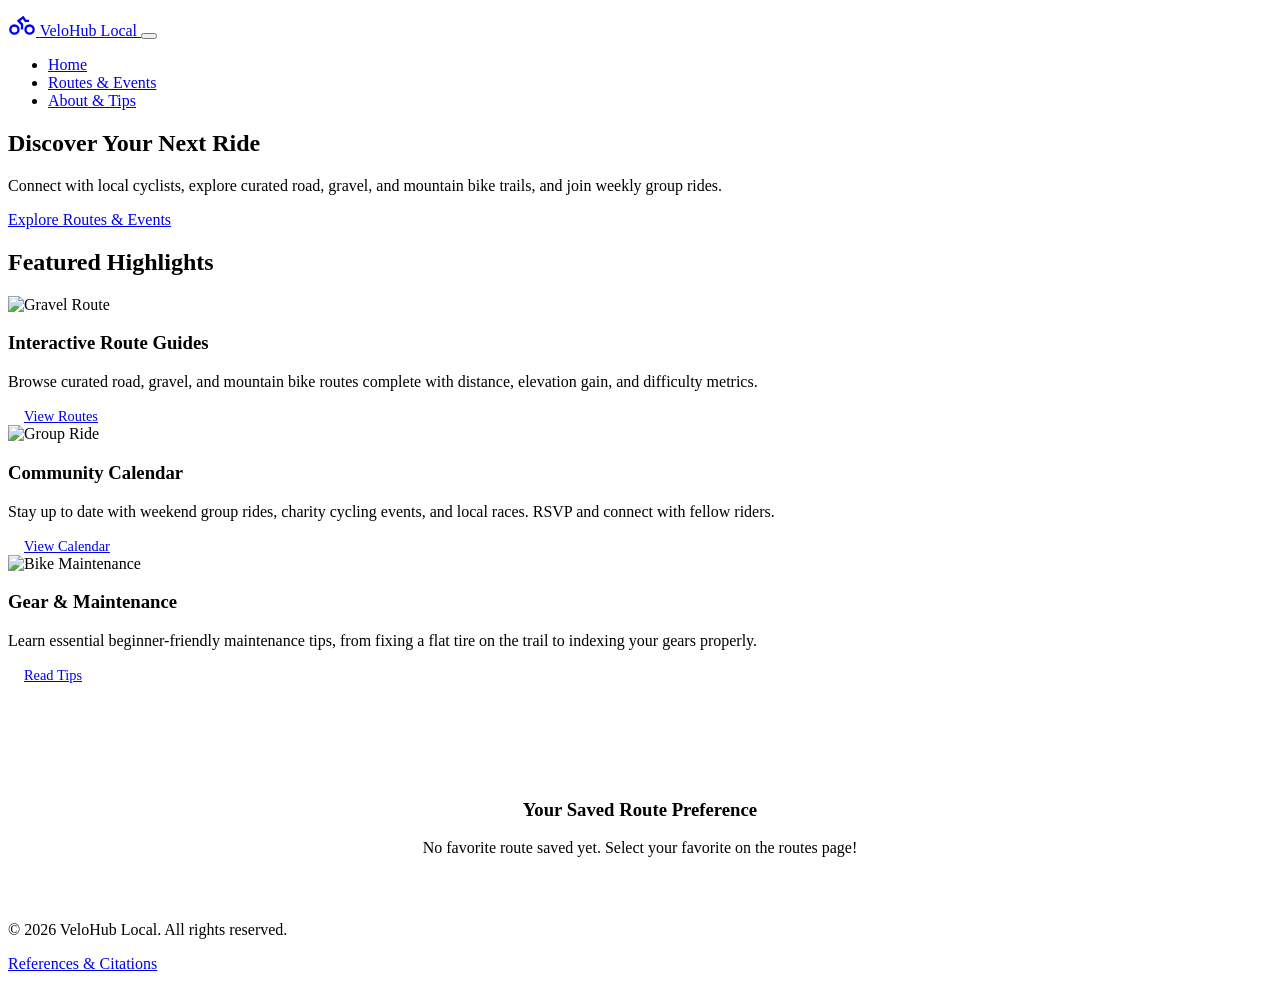
==== project/index.html @ a64c7e00 "index/home page for the project" ====
<!DOCTYPE html>
<html lang="en">

<head>
    <meta charset="UTF-8">
    <meta name="viewport" content="width=device-width, initial-scale=1.0">
    <title>VeloHub Local - Local Cycling Community & Route Hub</title>
    <link rel="preconnect" href="https://fonts.googleapis.com">
    <link rel="preconnect" href="https://fonts.gstatic.com" crossorigin>
    <link
        href="https://fonts.googleapis.com/css2?family=Montserrat:wght@400;600;700&family=Space+Mono:wght@400;700&display=swap"
        rel="stylesheet">
    <!-- Linked Home Page Specific CSS -->
    <link rel="stylesheet" href="index.css">
</head>

<body>

    <header>
        <div class="header-container">
            <a href="index.html" class="logo-area">
                <svg width="28" height="28" viewBox="0 0 24 24" fill="none" stroke="currentColor" stroke-width="2">
                    <circle cx="5.5" cy="18.5" r="3.5"></circle>
                    <circle cx="18.5" cy="18.5" r="3.5"></circle>
                    <path d="M12 18.5V14l-3-3 4-3 2 3h3"></path>
                </svg>
                <span class="logo-text">VeloHub Local</span>
            </a>
            <button class="hamburger" id="hamburger-btn" aria-label="Toggle navigation menu">
                <span></span>
                <span></span>
                <span></span>
            </button>
            <nav>
                <ul id="nav-menu">
                    <li><a href="index.html" class="active">Home</a></li>
                    <li><a href="routes.html">Routes & Events</a></li>
                    <li><a href="about.html">About & Tips</a></li>
                </ul>
            </nav>
        </div>
    </header>

    <main>
        <section class="hero">
            <div class="hero-content">
                <h1>Discover Your Next Ride</h1>
                <p>Connect with local cyclists, explore curated road, gravel, and mountain bike trails, and join weekly
                    group rides.</p>
                <a href="routes.html" class="btn">Explore Routes & Events</a>
            </div>
        </section>

        <div class="container">
            <h2 class="section-title">Featured Highlights</h2>
            <div class="grid-3">
                <div class="card">
                    <img src="https://images.unsplash.com/photo-1517649763962-0c623266cf20?auto=format&fit=crop&w=600&q=80"
                        alt="Gravel Route" loading="lazy">
                    <div class="card-body">
                        <h3>Interactive Route Guides</h3>
                        <p>Browse curated road, gravel, and mountain bike routes complete with distance, elevation gain,
                            and difficulty metrics.</p>
                        <a href="routes.html" class="btn" style="padding: 0.5rem 1rem; font-size: 0.9rem;">View
                            Routes</a>
                    </div>
                </div>

                <div class="card">
                    <img src="https://images.unsplash.com/photo-1505705629583-0971b7f03d5f?auto=format&fit=crop&w=600&q=80"
                        alt="Group Ride" loading="lazy">
                    <div class="card-body">
                        <h3>Community Calendar</h3>
                        <p>Stay up to date with weekend group rides, charity cycling events, and local races. RSVP and
                            connect with fellow riders.</p>
                        <a href="routes.html#calendar" class="btn" style="padding: 0.5rem 1rem; font-size: 0.9rem;">View
                            Calendar</a>
                    </div>
                </div>

                <div class="card">
                    <img src="https://images.unsplash.com/photo-1485965120184-e220f721d03e?auto=format&fit=crop&w=600&q=80"
                        alt="Bike Maintenance" loading="lazy">
                    <div class="card-body">
                        <h3>Gear & Maintenance</h3>
                        <p>Learn essential beginner-friendly maintenance tips, from fixing a flat tire on the trail to
                            indexing your gears properly.</p>
                        <a href="about.html" class="btn" style="padding: 0.5rem 1rem; font-size: 0.9rem;">Read Tips</a>
                    </div>
                </div>
            </div>

            <!-- Saved Route Display -->
            <div
                style="margin-top: 4rem; background: #FFFFFF; padding: 2rem; border-radius: 8px; box-shadow: var(--shadow); border: 1px solid var(--border-color); text-align: center;">
                <h3>Your Saved Route Preference</h3>
                <p id="saved-preference-display">No favorite route saved yet. Select your favorite on the routes page!
                </p>
                <div id="dynamic-greeting"
                    style="font-family: 'Space Mono', monospace; color: var(--secondary); font-weight: 700; margin-top: 1rem;">
                </div>
            </div>
        </div>
    </main>

    <footer>
        <div class="footer-container">
            <p>&copy; 2026 VeloHub Local. All rights reserved.</p>
            <p><a href="references.html">References & Citations</a></p>
        </div>
    </footer>

    <script src="script.js" defer></script>
</body>

</html>
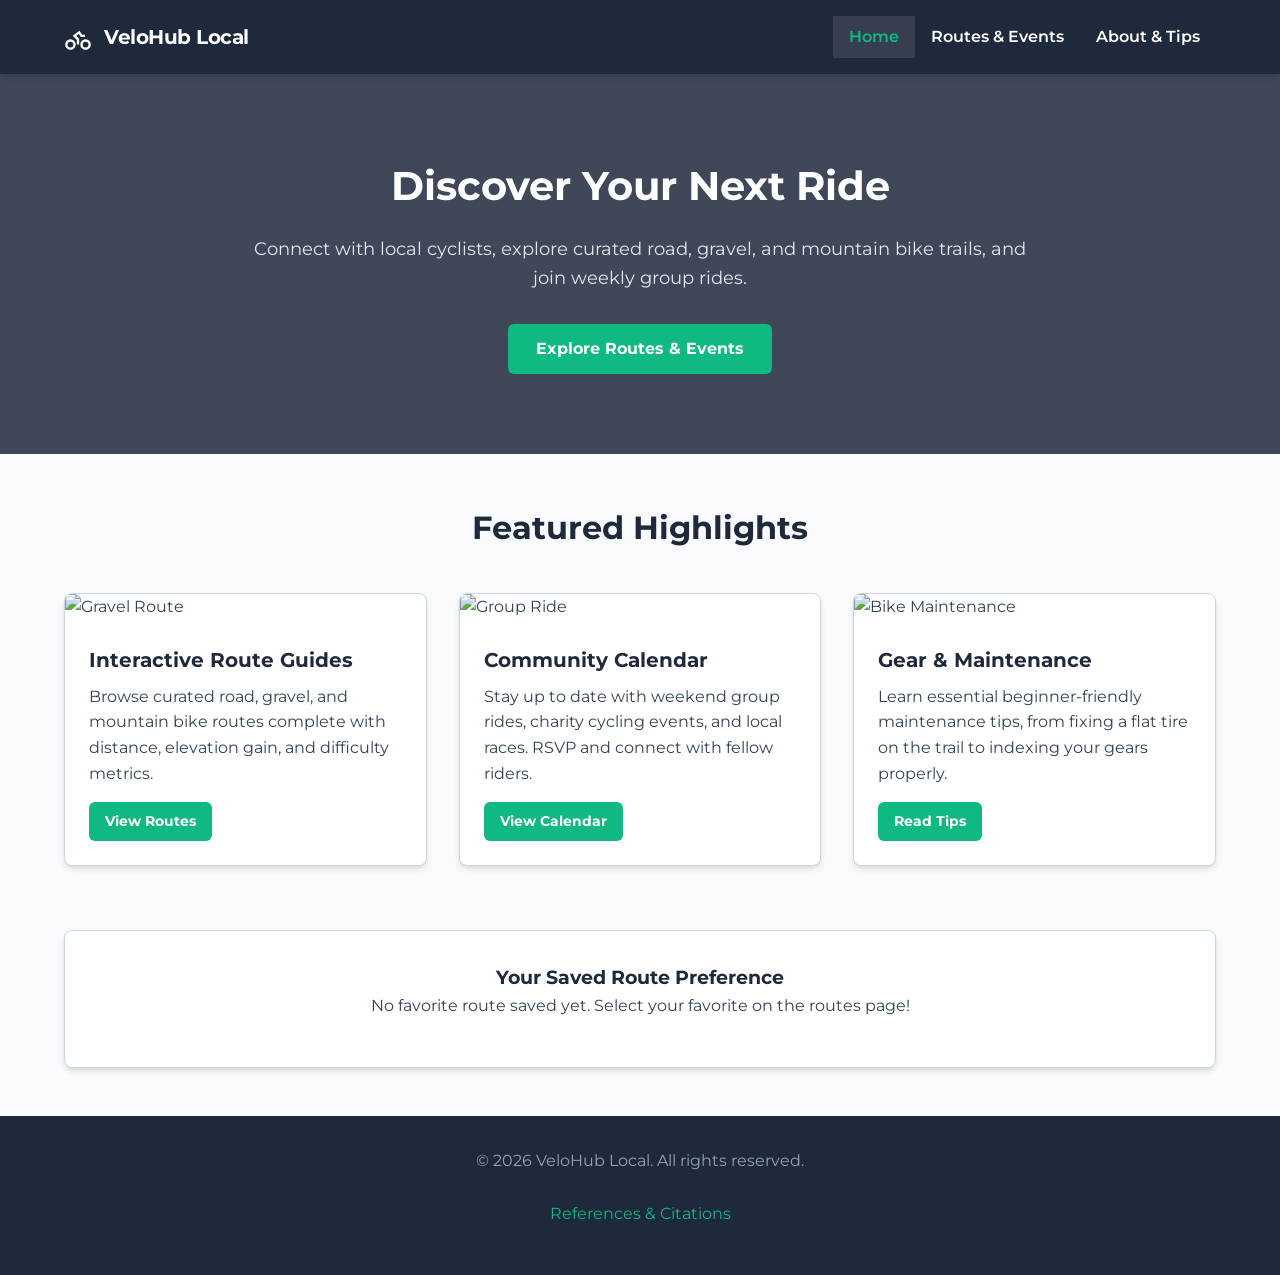
==== commit 599c4e64: "routes.html page created" ====
--- a/project/index.html
+++ b/project/index.html
@@ -11,7 +11,7 @@
         href="https://fonts.googleapis.com/css2?family=Montserrat:wght@400;600;700&family=Space+Mono:wght@400;700&display=swap"
         rel="stylesheet">
     <!-- Linked Home Page Specific CSS -->
-    <link rel="stylesheet" href="index.css">
+    <link rel="stylesheet" href="styles/index.css" />
 </head>
 
 <body>
--- a/project/styles/index.css
+++ b/project/styles/index.css
@@ -0,0 +1,260 @@
+/* ==========================================
+   VeloHub Local - Home Page Stylesheet
+   ========================================== */
+
+:root {
+    --primary: #1E293B;
+    --secondary: #10B981;
+    --secondary-hover: #059669;
+    --accent: #F8FAFC;
+    --text-dark: #334155;
+    --text-light: #64748B;
+    --border-color: #CBD5E1;
+    --card-bg: #FFFFFF;
+    --shadow: 0 4px 6px -1px rgba(0, 0, 0, 0.1), 0 2px 4px -1px rgba(0, 0, 0, 0.06);
+    --transition: all 0.3s ease;
+}
+
+* {
+    box-sizing: border-box;
+    margin: 0;
+    padding: 0;
+}
+
+body {
+    font-family: 'Montserrat', sans-serif, system-ui;
+    background-color: var(--accent);
+    color: var(--text-dark);
+    line-height: 1.6;
+    display: flex;
+    flex-direction: column;
+    min-height: 100vh;
+}
+
+main {
+    flex: 1;
+}
+
+h1, h2, h3, h4 {
+    color: var(--primary);
+    font-weight: 700;
+}
+
+p {
+    margin-bottom: 1rem;
+}
+
+/* Header & Navigation */
+header {
+    background-color: var(--primary);
+    color: #FFFFFF;
+    position: sticky;
+    top: 0;
+    z-index: 1000;
+    box-shadow: var(--shadow);
+}
+
+.header-container {
+    max-width: 1200px;
+    margin: 0 auto;
+    padding: 1rem 1.5rem;
+    display: flex;
+    justify-content: space-between;
+    align-items: center;
+    position: relative;
+}
+
+.logo-area {
+    display: flex;
+    align-items: center;
+    gap: 0.75rem;
+    text-decoration: none;
+    color: #FFFFFF;
+}
+
+.logo-text {
+    font-size: 1.25rem;
+    font-weight: 700;
+    letter-spacing: -0.5px;
+}
+
+.hamburger {
+    background: none;
+    border: none;
+    color: #FFFFFF;
+    font-size: 1.75rem;
+    cursor: pointer;
+    display: flex;
+    flex-direction: column;
+    gap: 5px;
+    padding: 5px;
+    z-index: 1001;
+}
+
+.hamburger span {
+    display: block;
+    width: 28px;
+    height: 3px;
+    background-color: #FFFFFF;
+    border-radius: 2px;
+    transition: var(--transition);
+}
+
+nav ul {
+    list-style: none;
+    display: none;
+    flex-direction: column;
+    background-color: var(--primary);
+    position: absolute;
+    top: 100%;
+    left: 0;
+    width: 100%;
+    box-shadow: 0 10px 15px -3px rgba(0,0,0,0.3);
+    padding: 1rem 0;
+}
+
+nav ul.open {
+    display: flex;
+}
+
+nav ul li a {
+    display: block;
+    padding: 0.75rem 1.5rem;
+    color: #FFFFFF;
+    text-decoration: none;
+    font-weight: 600;
+    transition: var(--transition);
+}
+
+nav ul li a:hover, nav ul li a.active {
+    background-color: rgba(255, 255, 255, 0.1);
+    color: var(--secondary);
+}
+
+/* Hero Section */
+.hero {
+    background: linear-gradient(rgba(30, 41, 59, 0.85), rgba(30, 41, 59, 0.85)), url('https://images.unsplash.com/photo-1544197150-b99a580bb7a8?auto=format&fit=crop&w=1600&q=80') no-repeat center center/cover;
+    color: #FFFFFF;
+    padding: 5rem 1.5rem;
+    text-align: center;
+}
+
+.hero-content {
+    max-width: 800px;
+    margin: 0 auto;
+}
+
+.hero h1 {
+    font-size: 2.5rem;
+    color: #FFFFFF;
+    margin-bottom: 1rem;
+}
+
+.hero p {
+    font-size: 1.15rem;
+    color: #E2E8F0;
+    margin-bottom: 2rem;
+}
+
+.btn {
+    display: inline-block;
+    background-color: var(--secondary);
+    color: #FFFFFF;
+    padding: 0.75rem 1.75rem;
+    border-radius: 6px;
+    text-decoration: none;
+    font-weight: 700;
+    transition: var(--transition);
+    border: none;
+    cursor: pointer;
+}
+
+.btn:hover {
+    background-color: var(--secondary-hover);
+    transform: translateY(-2px);
+}
+
+/* Cards & Layout */
+.container {
+    max-width: 1200px;
+    margin: 0 auto;
+    padding: 3rem 1.5rem;
+}
+
+.section-title {
+    text-align: center;
+    margin-bottom: 2.5rem;
+    font-size: 2rem;
+}
+
+.grid-3 {
+    display: grid;
+    grid-template-columns: 1fr;
+    gap: 2rem;
+}
+
+.card {
+    background-color: var(--card-bg);
+    border-radius: 8px;
+    overflow: hidden;
+    box-shadow: var(--shadow);
+    transition: var(--transition);
+    border: 1px solid var(--border-color);
+}
+
+.card:hover {
+    transform: translateY(-4px);
+    box-shadow: 0 10px 15px -3px rgba(0, 0, 0, 0.1);
+}
+
+.card img {
+    width: 100%;
+    height: 200px;
+    object-fit: cover;
+}
+
+.card-body {
+    padding: 1.5rem;
+}
+
+.card-body h3 {
+    margin-bottom: 0.5rem;
+    font-size: 1.25rem;
+}
+
+/* Footer */
+footer {
+    background-color: var(--primary);
+    color: #94A3B8;
+    text-align: center;
+    padding: 2rem 1.5rem;
+    margin-top: auto;
+}
+
+footer a {
+    color: var(--secondary);
+    text-decoration: none;
+}
+
+footer a:hover {
+    text-decoration: underline;
+}
+
+.footer-container {
+    max-width: 1200px;
+    margin: 0 auto;
+    display: flex;
+    flex-direction: column;
+    gap: 0.75rem;
+}
+
+/* Responsive Media Queries */
+@media (min-width: 700px) {
+    .hamburger { display: none; }
+    nav ul { display: flex !important; position: static; flex-direction: row; background: transparent; box-shadow: none; padding: 0; width: auto; }
+    nav ul li a { padding: 0.5rem 1rem; }
+}
+
+@media (min-width: 800px) {
+    .grid-3 { grid-template-columns: repeat(3, 1fr); }
+}
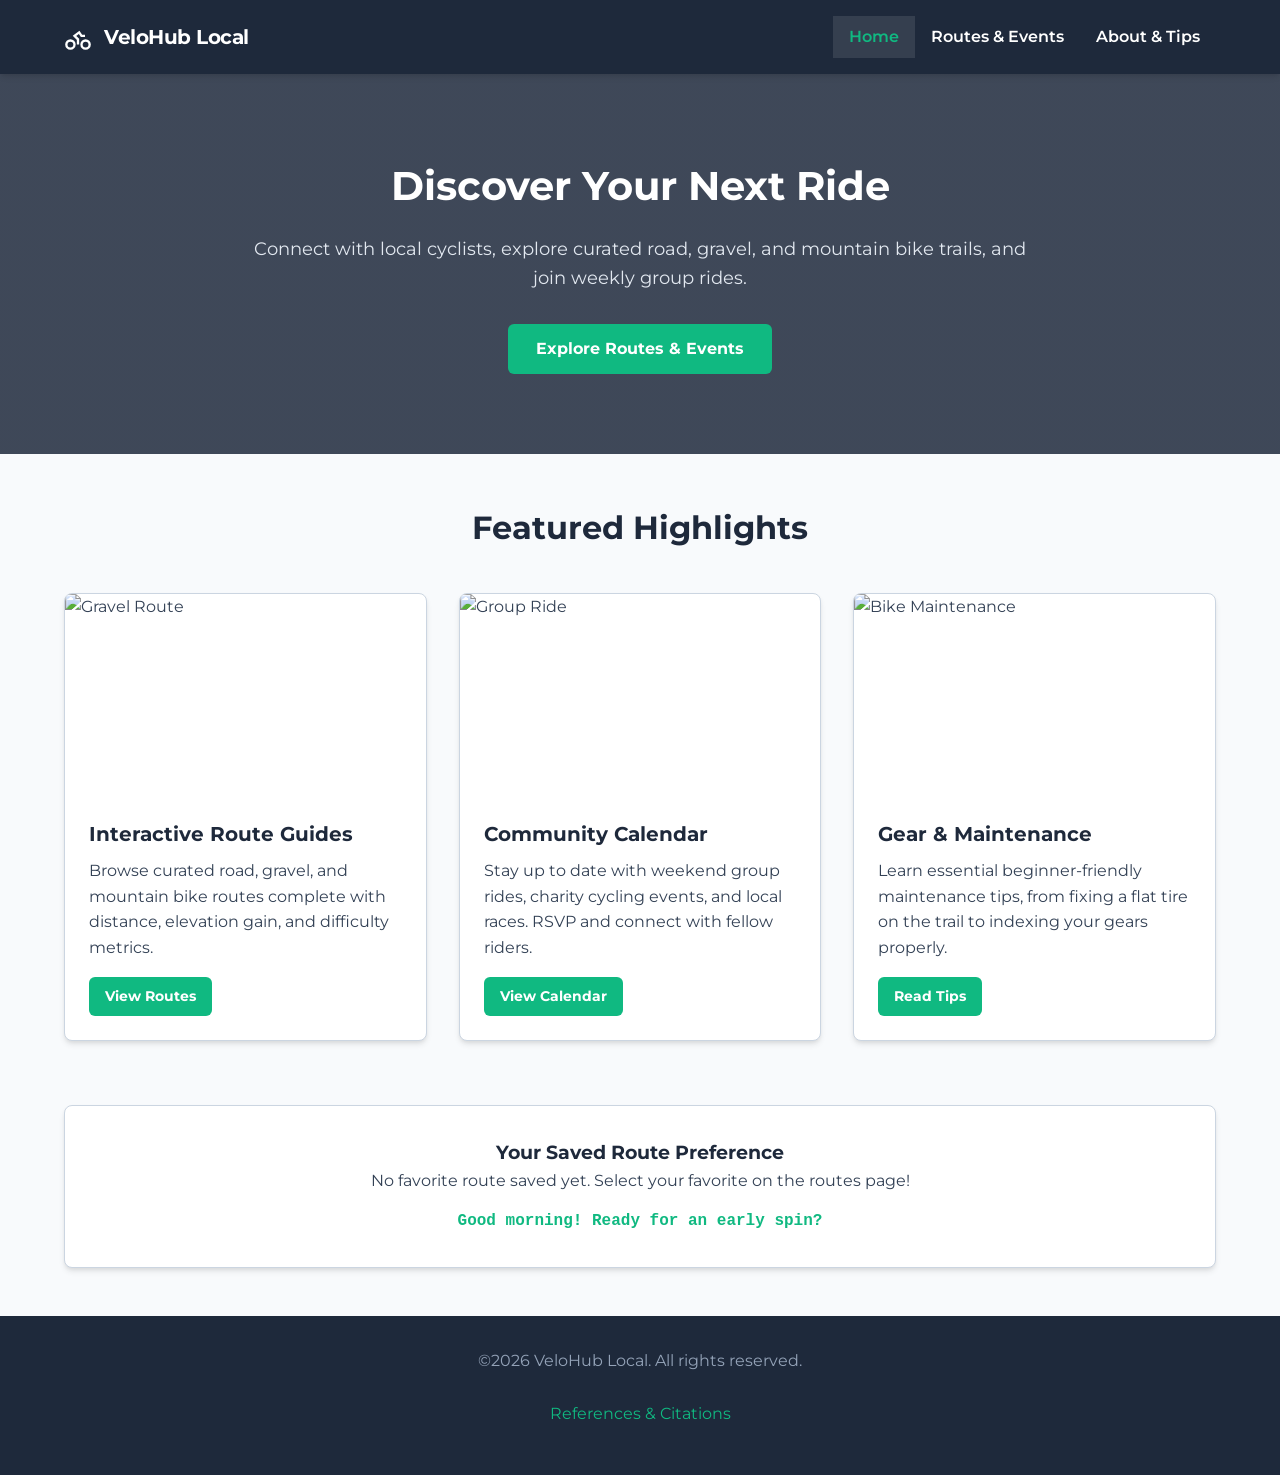
==== commit bd17bb8e: "javascript added to the projects" ====
--- a/project/index.html
+++ b/project/index.html
@@ -12,6 +12,7 @@
         rel="stylesheet">
     <!-- Linked Home Page Specific CSS -->
     <link rel="stylesheet" href="styles/index.css" />
+    <script src="scripts/index.js" defer></script>
 </head>
 
 <body>
@@ -55,7 +56,7 @@
             <h2 class="section-title">Featured Highlights</h2>
             <div class="grid-3">
                 <div class="card">
-                    <img src="https://images.unsplash.com/photo-1517649763962-0c623266cf20?auto=format&fit=crop&w=600&q=80"
+                    <img src="https://media.istockphoto.com/id/2238693793/photo/cyclist-riding-on-gravel-trail-with-mountain-bike-through-autumn-forest-terrain.jpg?s=2048x2048&w=is&k=20&c=PhBlsWlJdJ0X1Q3WdG1vvVfQzB7r3I634MLKYAaLwH8="
                         alt="Gravel Route" loading="lazy">
                     <div class="card-body">
                         <h3>Interactive Route Guides</h3>
@@ -67,7 +68,7 @@
                 </div>
 
                 <div class="card">
-                    <img src="https://images.unsplash.com/photo-1505705629583-0971b7f03d5f?auto=format&fit=crop&w=600&q=80"
+                    <img src="https://plus.unsplash.com/premium_photo-1726826444697-d34caabff304?q=80&w=2670&auto=format&fit=crop&ixlib=rb-4.1.0&ixid=NHwxMjA3fDA%3D"
                         alt="Group Ride" loading="lazy">
                     <div class="card-body">
                         <h3>Community Calendar</h3>
@@ -105,12 +106,12 @@
 
     <footer>
         <div class="footer-container">
-            <p>&copy; 2026 VeloHub Local. All rights reserved.</p>
+            <p>&copy;<span id="currentyear"></span> VeloHub Local. All rights reserved.</p>
             <p><a href="references.html">References & Citations</a></p>
         </div>
     </footer>
 
-    <script src="script.js" defer></script>
+    
 </body>
 
 </html>
--- a/project/styles/index.css
+++ b/project/styles/index.css
@@ -44,6 +44,15 @@
     margin-bottom: 1rem;
 }
 
+
+/* card */
+.card img {
+    width: 100%;
+    height: 200px; /* Forces the image box to stay open */
+    object-fit: cover;
+    display: block;
+}
+
 /* Header & Navigation */
 header {
     background-color: var(--primary);
